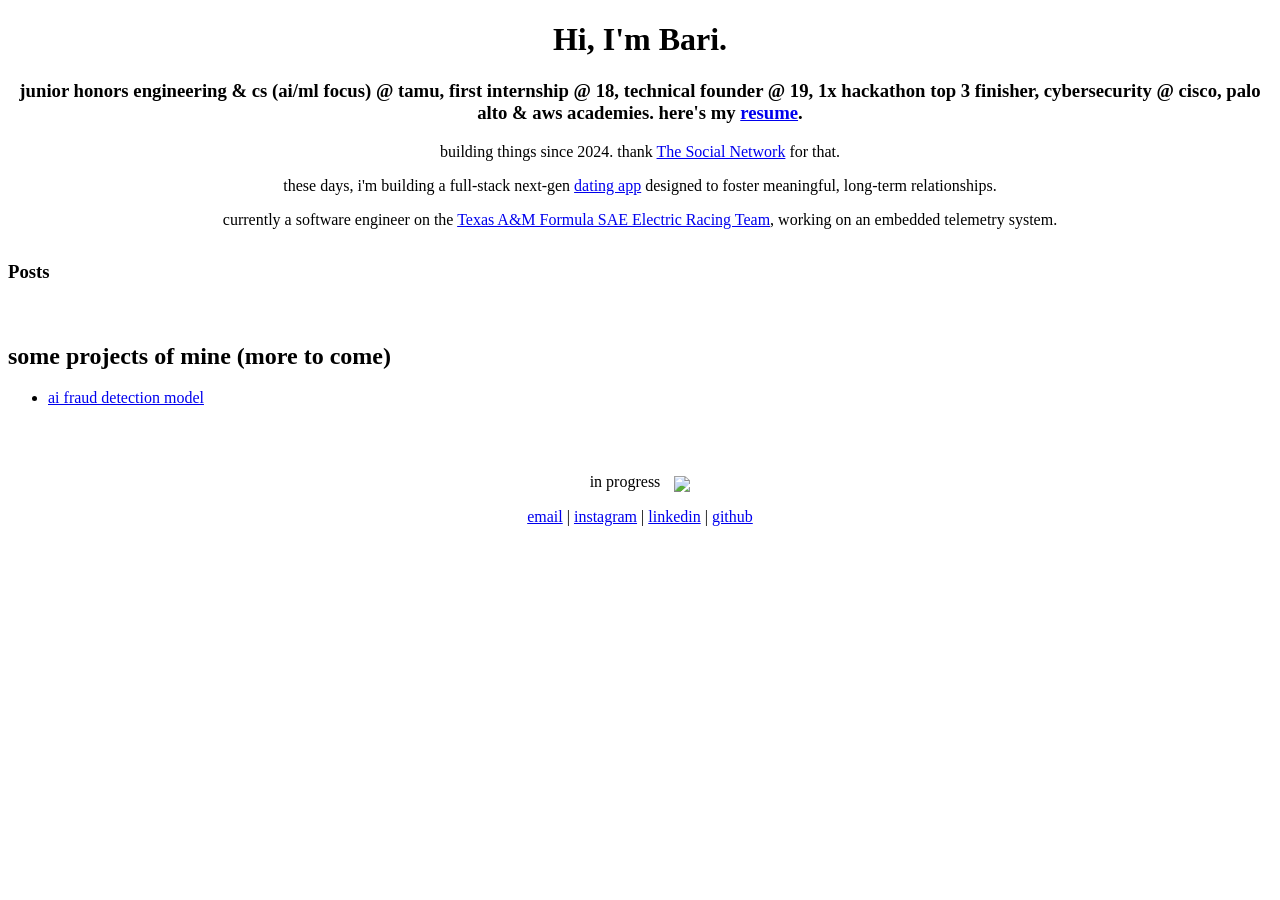
==== index.html @ 7c011ff9 "updated website link" ====
<!DOCTYPE html>
<html lang="en-US">
    <head>
        <!-- Character set definition to use UTF-8 encoding (supports most languages) -->
        <meta charset="UTF-8" />

        <!-- Ensures compatibility with IE's latest rendering engine -->
        <meta http-equiv="X-UA-Compatible" content="IE=edge" />

        <!-- Responsive design: scales the website to match device screen size -->
        <meta name="viewport" content="width=device-width, initial-scale=1" />

        <!-- Meta tags for SEO -->
        <meta name="description" content="Personal website of Bari Vadaria" />
        <meta name="author" content="Bari Vadaria" />

        <!-- Open Graph metadata for social media sharing -->
        <meta property="og:title" content="barivadaria.github.io" />
        <meta property="og:locale" content="en_US" />
        <link rel="canonical" href="https://barivadaria.github.io/" />
        <meta property="og:url" content="https://barivadaria.github.io/" />
        <meta property="og:site_name" content="barivadaria.github.io" />
        <meta property="og:type" content="website" />

        <!-- Structured data for SEO using JSON-LD -->
        <script type="application/ld+json">
            {
                "@context": "https://schema.org",
                "@type": "Website",
                "headline": "Bari Vadaria",
                "name": "Bari Vadaria",
                "url": "https://barivadaria.github.io/"
            }
        </script>

        <!-- Link to external CSS for styling -->
        <link rel="stylesheet" href="css/styles.css" />

        <!-- Google Fonts import for custom fonts (Exo, Inter, Outfit) -->
        <style>
            @import url("https://fonts.googleapis.com/css2?family=Exo:wght@600;700&family=Inter:wght@100..900&family=Outfit:wght@300&display=swap");
        </style>

        <!-- Including index.js and post.js for updates -->
        <script src="index.js" defer></script>
        <script src="post.js" defer></script>

        <title>Bari Vadaria</title>

    </head>

    <body>
        <!-- Main heading -->
        <h1 style="text-align: center">Hi, I'm Bari.</h1>

        <!-- Subheading with a resume -->
        <h3 style="text-align: center">
            junior honors engineering & cs (ai/ml focus) @ tamu, first internship @ 18, technical founder @ 19, 1x hackathon top 3 finisher, cybersecurity @ cisco, palo alto & aws academies. here's my
            <a href="https://drive.google.com/file/d/1-ST8FEg7xHduezhdoN99tQifia4ETSHO/view?usp=sharing" target="_blank">resume</a>. 
        </h3>

        <!-- First description -->
        <p style="text-align: center">
            building things since 2024. thank
            <a href="https://www.youtube.com/watch?v=lB95KLmpLR4"  target="_blank">The Social Network</a> 
            for that.
        </p>

        <!-- Next-gen dating app description with link -->
        <p style="text-align: center">
            these days, i'm building a full-stack next-gen
            <a href="https://www.linkedin.com/company/soule/"  target="_blank">dating app</a>
            designed to foster meaningful, long-term relationships.
        </p>

        <!-- Info about your current role at Texas A&M Formula Electric Racing -->
        <p style="text-align: center">
            currently a software engineer on the 
            <a href="https://tamuformulaelectric.com"  target="_blank">Texas A&M Formula SAE Electric Racing Team</a>, working on an embedded telemetry system.
        </p>

        <!-- Section for posts -->
        <h3 style="margin-top: 2rem; margin-bottom: 0rem;">Posts</h3>
        <ul id="posts-list">
            <!-- Posts will be dynamically loaded here  -->
        </ul>

        <!-- Side project section with AI fraud detection model link -->
        <h2 style="padding-top: 40px">some projects of mine (more to come)</h2>
        <ul>
            <li>
                <a href="https://github.com/RithvikBona/Vehicular-Insurance-Fraud-Detection-Project" target="_blank">
                    ai fraud detection model
                </a>
            </li>
        </ul>

        <!-- Footer section -->
        <p style="padding-top: 50px; text-align: center;">
            in progress
            <img  class ="loading-gif"src="img/loading.gif" style="vertical-align: middle; padding-left: 10px;">
          </p>

        <!-- Contact section with links to email and social media -->
        <p style="text-align: center">
            <a href="mailto:bari.vadaria@gmail.com">email</a> | 
            <a href="https://www.instagram.com/barivadaria/" target="_blank">instagram</a> | 
            <a href="https://www.linkedin.com/in/abdulbari-vadaria/" target="_blank">linkedin</a> | 
            <a href="https://github.com/barivadaria" target="_blank">github</a>
        </p>

    </body>
</html>
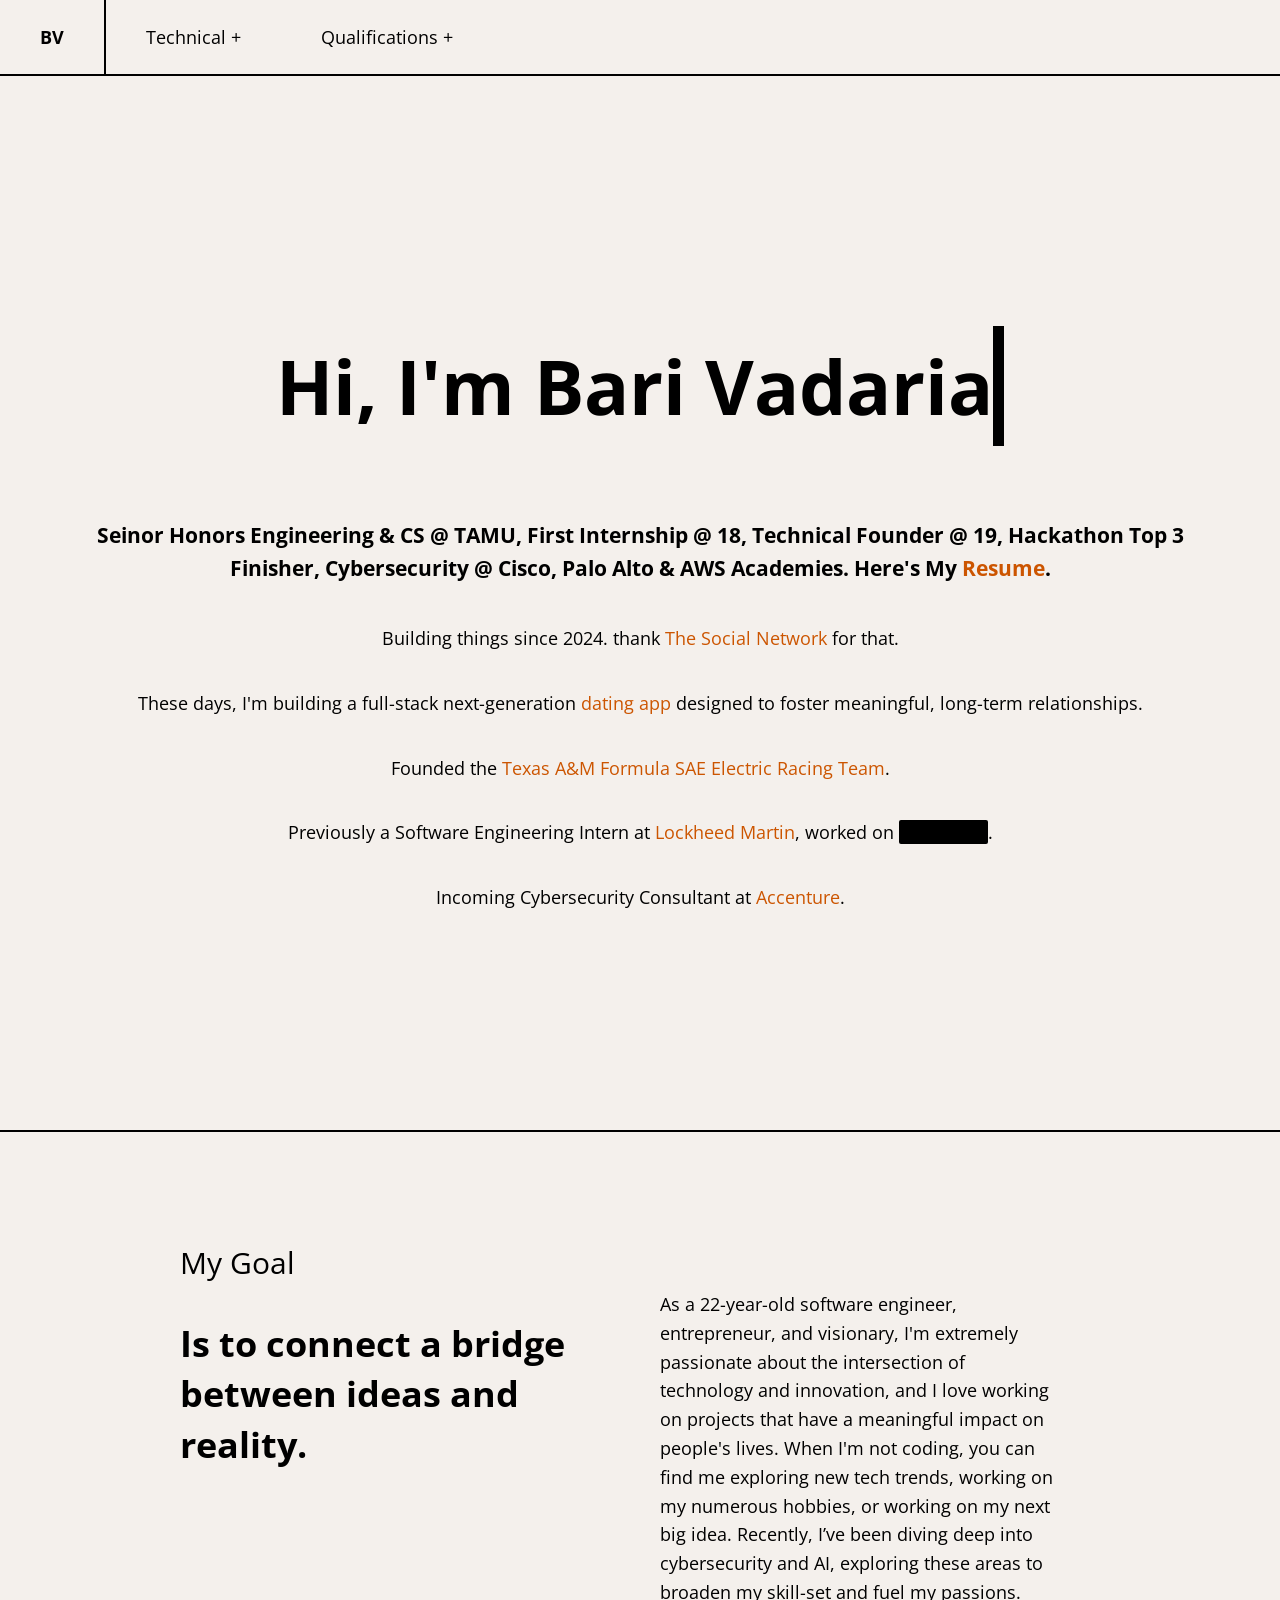
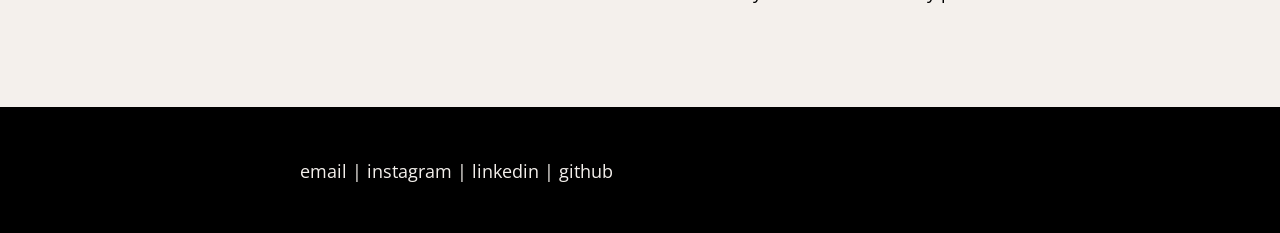
==== commit fa5ec8af: "changes" ====
--- a/index.html
+++ b/index.html
@@ -1,113 +1,98 @@
 <!DOCTYPE html>
-<html lang="en-US">
+<html lang="en">
     <head>
-        <!-- Character set definition to use UTF-8 encoding (supports most languages) -->
-        <meta charset="UTF-8" />
+        <meta charset="UTF-8">
+        <meta name="viewport" content="width=device-width, initial-scale=1.0">
+        <title>Bari Vadaria's Personal Website</title>
 
-        <!-- Ensures compatibility with IE's latest rendering engine -->
-        <meta http-equiv="X-UA-Compatible" content="IE=edge" />
+        <link rel="preconnect" href="https://fonts.googleapis.com">
+        <link rel="preconnect" href="https://fonts.gstatic.com" crossorigin>
+        <link href="https://fonts.googleapis.com/css2?family=Inter:ital,opsz,wght@0,14..32,100..900;1,14..32,100..900&family=Open+Sans:ital,wght@0,300..800;1,300..800&display=swap" rel="stylesheet">
 
-        <!-- Responsive design: scales the website to match device screen size -->
-        <meta name="viewport" content="width=device-width, initial-scale=1" />
-
-        <!-- Meta tags for SEO -->
-        <meta name="description" content="Personal website of Bari Vadaria" />
-        <meta name="author" content="Bari Vadaria" />
-
-        <!-- Open Graph metadata for social media sharing -->
-        <meta property="og:title" content="barivadaria.github.io" />
-        <meta property="og:locale" content="en_US" />
-        <link rel="canonical" href="https://barivadaria.github.io/" />
-        <meta property="og:url" content="https://barivadaria.github.io/" />
-        <meta property="og:site_name" content="barivadaria.github.io" />
-        <meta property="og:type" content="website" />
-
-        <!-- Structured data for SEO using JSON-LD -->
-        <script type="application/ld+json">
-            {
-                "@context": "https://schema.org",
-                "@type": "Website",
-                "headline": "Bari Vadaria",
-                "name": "Bari Vadaria",
-                "url": "https://barivadaria.github.io/"
-            }
-        </script>
-
-        <!-- Link to external CSS for styling -->
-        <link rel="stylesheet" href="css/styles.css" />
-
-        <!-- Google Fonts import for custom fonts (Exo, Inter, Outfit) -->
-        <style>
-            @import url("https://fonts.googleapis.com/css2?family=Exo:wght@600;700&family=Inter:wght@100..900&family=Outfit:wght@300&display=swap");
-        </style>
-
-        <!-- Including index.js and post.js for updates -->
-        <script src="index.js" defer></script>
-        <script src="post.js" defer></script>
-
-        <title>Bari Vadaria</title>
-
+        <link id="mainStyleSheet" rel="stylesheet" href="css/style.css">
     </head>
 
+    <header>
+        <nav class = "navbar">
+            <ul>
+                <li class="logo"><a href="index.html">BV</a></li>
+                <li><a href="portfolio.html">Technical +</a></li>
+                <li><a href="qualifications.html">Qualifications +</a></li>
+            </ul>
+        </nav>
+    </header>
+
     <body>
-        <!-- Main heading -->
-        <h1 style="text-align: center">Hi, I'm Bari.</h1>
+        <script src="functions.js"></script>
 
-        <!-- Subheading with a resume -->
-        <h3 style="text-align: center">
-            junior honors engineering & cs (ai/ml focus) @ tamu, first internship @ 18, technical founder @ 19, 1x hackathon top 3 finisher, cybersecurity @ cisco, palo alto & aws academies. here's my
-            <a href="https://drive.google.com/file/d/1-ST8FEg7xHduezhdoN99tQifia4ETSHO/view?usp=sharing" target="_blank">resume</a>. 
-        </h3>
 
-        <!-- First description -->
-        <p style="text-align: center">
-            building things since 2024. thank
-            <a href="https://www.youtube.com/watch?v=lB95KLmpLR4"  target="_blank">The Social Network</a> 
-            for that.
-        </p>
+        <div class="main-page">
+            <h1 class ="name">Hi, I'm Bari Vadaria</h1>
+            <h3>
+                Seinor Honors Engineering & CS @ TAMU, First Internship @ 18, Technical Founder @ 19, Hackathon Top 3 Finisher, Cybersecurity @ Cisco, Palo Alto & AWS Academies. Here's My
+                <a href="https://drive.google.com/file/d/184jfeM9jot44jgAgtCbxVpdPhJdvQj3b/view?usp=sharing" target="_blank">Resume</a>. 
+            </h3>
+            <p>
+                Building things since 2024. thank
+                <a href="https://www.youtube.com/watch?v=lB95KLmpLR4"  target="_blank">The Social Network</a> 
+                for that.
+            </p>
+            <p>
+                These days, I'm building a full-stack next-generation
+                <a href="https://www.linkedin.com/company/soule/"  target="_blank">dating app</a>
+                designed to foster meaningful, long-term relationships.
+            </p>
+            <p>
+                Founded the
+                <a href="https://tamuformulaelectric.com"  target="_blank">Texas A&M Formula SAE Electric Racing Team</a>.
+            </p>
+            <p>
+                Previously a Software Engineering Intern at 
+                <a href="https://www.lockheedmartin.com" target="_blank">Lockheed Martin</a>, 
+                worked on <span class="redacted" data-text="classified">classified</span>.
+            </p>
+            <p>
+                Incoming Cybersecurity Consultant at 
+                <a href="https://www.accenture.com/us-en" target="_blank">Accenture</a>.
+            </p>
+            <style>
+                .redacted {
+                background: black;
+                color: black;       
+                padding: 0 5px;     
+                border-radius: 2px;  
+                }
+                .redacted::selection {
+                color: black;
+                background: black;   
+                }
+            </style>
 
-        <!-- Next-gen dating app description with link -->
-        <p style="text-align: center">
-            these days, i'm building a full-stack next-gen
-            <a href="https://www.linkedin.com/company/soule/"  target="_blank">dating app</a>
-            designed to foster meaningful, long-term relationships.
-        </p>
+            
+        </div>
 
-        <!-- Info about your current role at Texas A&M Formula Electric Racing -->
-        <p style="text-align: center">
-            currently a software engineer on the 
-            <a href="https://tamuformulaelectric.com"  target="_blank">Texas A&M Formula SAE Electric Racing Team</a>, working on an embedded telemetry system.
-        </p>
+        <section class="three-text-section">
+            <div class="three-text-left">
+                <p class="three-text-title">My Goal</p>
+                <p class="three-text-main-text">
+                    Is to connect a bridge between ideas and reality.
+                </p>
+            </div>
+            <div class="three-text-right">
+                <p class="three-text-right-text">
+                    As a 22-year-old software engineer, entrepreneur, and visionary, I'm extremely passionate about the intersection of technology and innovation, and I love working on projects that have a meaningful impact on people's lives. When I'm not coding, you can find me exploring new tech trends, working on my numerous hobbies, or working on my next big idea. Recently, I’ve been diving deep into cybersecurity and AI, exploring these areas to broaden my skill-set and fuel my passions.
+                </p>
+            </div>
+        </section>
+        
+    </body>
 
-        <!-- Section for posts -->
-        <h3 style="margin-top: 2rem; margin-bottom: 0rem;">Posts</h3>
-        <ul id="posts-list">
-            <!-- Posts will be dynamically loaded here  -->
-        </ul>
-
-        <!-- Side project section with AI fraud detection model link -->
-        <h2 style="padding-top: 40px">some projects of mine (more to come)</h2>
-        <ul>
-            <li>
-                <a href="https://github.com/RithvikBona/Vehicular-Insurance-Fraud-Detection-Project" target="_blank">
-                    ai fraud detection model
-                </a>
-            </li>
-        </ul>
-
-        <!-- Footer section -->
-        <p style="padding-top: 50px; text-align: center;">
-            in progress
-            <img  class ="loading-gif"src="img/loading.gif" style="vertical-align: middle; padding-left: 10px;">
-          </p>
-
-        <!-- Contact section with links to email and social media -->
-        <p style="text-align: center">
+    <footer>
+        <p class="footer_links">
             <a href="mailto:bari.vadaria@gmail.com">email</a> | 
             <a href="https://www.instagram.com/barivadaria/" target="_blank">instagram</a> | 
             <a href="https://www.linkedin.com/in/abdulbari-vadaria/" target="_blank">linkedin</a> | 
             <a href="https://github.com/barivadaria" target="_blank">github</a>
         </p>
-
-    </body>
-</html>
+    </footer>
+</html>
--- a/css/style.css
+++ b/css/style.css
@@ -0,0 +1,604 @@
+
+body {
+    margin: 0;
+    padding: 0;
+    font-family: 'Open Sans', sans-serif;
+    background-color: #f4f0ec;
+}
+
+.navbar {
+    display: flex;
+    justify-content: space-between;
+    align-items: center;
+    border-bottom: 2px solid black;
+}
+
+.navbar ul {
+    list-style-type: none;
+    padding: 0;
+    margin: 0;
+    display: flex;
+}
+
+.navbar a {
+    text-decoration: none;
+    color: black;
+    font-size: 18px;
+    font-family: 'Open Sans', sans-serif;
+}
+
+.navbar a:hover {
+    color: #CC5500;
+    text-decoration: underline;
+}
+
+.navbar li {
+    display: inline;
+    padding-top: 25px;
+    padding-bottom: 25px;
+    padding-left: 40px;
+    padding-right: 40px;
+}
+.navbar li.logo {
+    border-right: 2px solid black;
+    font-weight: bold;
+}
+
+.navbar button {
+    border: none;
+    background-color: #f4f0ec;
+    font-size: 18px;
+    font-family: 'Open Sans', sans-serif;
+    color: black;
+    text-decoration: none;
+}
+
+.navbar button:hover {
+    color: #CC5500;
+    text-decoration: underline;
+}
+
+
+
+.main-page {
+    margin-top: 200px;
+    display: flex;
+    flex-direction: column;
+    align-items: center;
+    justify-content: center;
+    text-align: center;
+    font-size: 18px;
+    margin-bottom: 200px;
+    padding-left: 50px;
+    padding-right: 50px;
+    line-height: 1.6; 
+}
+
+
+.main-page a {
+    color: #CC5500;
+    text-decoration: none;
+}
+.main-page a:hover {
+    text-decoration: underline;
+}
+
+.name {
+    font-size: 75px;
+    font-weight: bold;
+}
+
+.name {
+    font-size: 75px;
+    font-weight: bold;
+    overflow: hidden;
+    white-space: nowrap;
+    border-right: .15em solid black;
+    animation:
+        typing 3.5s steps(45, end),
+        blink-caret .75s step-end infinite;
+}
+
+@keyframes typing {
+    from { max-width: 0 }
+    to { max-width: 100% }
+}
+
+@keyframes blink-caret {
+    from, to { border-color: transparent }
+    50% { border-color: black }
+}
+
+
+.three-text-section {
+    border-top: 2px solid black;
+    border-bottom: 2px solid black;
+    display: flex;
+    justify-content: space-between;
+    align-items: flex-start;
+    padding-top: 80px;
+    padding-bottom: 80px;
+    padding-left: 180px;
+    padding-right: 180px;
+}
+
+
+.three-text-left {
+    flex: 1; 
+    max-width: 50%;
+}
+
+.three-text-right {
+    flex: 1; 
+    max-width: 50%;
+}
+
+.three-text-title {
+    font-size: 30px;
+    margin-bottom: 20px;
+    color: black;
+}
+.three-text-main-text {
+    font-size: 36px;
+    font-weight: bold;
+    line-height: 1.4;
+    color: black;
+}
+
+.three-text-right-text {
+    font-size: 18px; 
+    line-height: 1.6; 
+    color: black;
+    margin-bottom: 20px;
+    padding-left: 20px;
+    padding-right: 40px;
+    padding-top: 60px;
+}
+
+
+
+
+footer {
+    display: flex;
+    justify-content: space-between; 
+    align-items: center;
+    background-color: black;
+    color: #f4f0ec; 
+    padding-left: 300px;
+    padding-top: 50px;
+    padding-bottom: 50px;
+}
+
+.footer_links {
+    margin: 0;
+    font-size: 18px; 
+}
+
+.footer_links a {
+    text-decoration: none; 
+    color: #f4f0ec; 
+}
+
+.footer_links a:hover {
+    text-decoration: underline;
+    color: #CC5500;
+
+}
+
+
+
+
+
+
+
+
+
+
+
+
+
+.why-cs-section {
+    border-bottom: 2px solid black;
+    display: flex;
+    justify-content: space-between;
+    align-items: flex-start;
+    padding-top: 80px;
+    padding-bottom: 80px;
+    padding-left: 180px;
+    padding-right: 180px;
+}
+
+
+.cs-left {
+    flex: 1; 
+    max-width: 50%;
+}
+
+.cs-resume {
+    flex: 1; 
+    max-width: 50%;
+}
+
+.cs-title {
+    font-size: 30px;
+    margin-bottom: 20px;
+
+}
+.cs-resume-title {
+    text-align: right;
+    font-size: 30px;
+    margin-bottom: 20px;
+
+}
+.cs-main-text {
+    font-size: 42px;
+    font-weight: bold;
+    line-height: 1.4;
+    color: black;
+    padding-top: 50px;
+}
+
+.cs-left-text {
+    font-size: 18px; 
+    line-height: 1.6; 
+    color: black;
+    margin-bottom: 20px;
+    padding-right: 60px;
+    padding-top: 30px;
+}
+
+
+
+
+
+.table-section {
+    display: flex;
+    flex-wrap: wrap;
+    justify-content: space-between;
+    align-items: flex-start;
+    padding-top: 100px;
+    padding-bottom: 100px;
+    padding-left: 200px;
+    padding-right: 200px;
+}
+
+.table-title {
+    font-size: 30px;
+    margin-bottom: 20px;
+    width: 100%;
+    font-weight: 600;
+}
+
+.table-flexbox {
+    display: flex;
+    flex-wrap: wrap;
+    justify-content: space-between;
+    align-items: stretch;
+    padding-top: 20px;
+    padding-bottom: 20px;
+    padding-left: 20px;
+    padding-right: 20px;
+}
+
+.table-content {
+    width: 22%;
+    margin-bottom: 40px; 
+    flex-direction: column;
+    justify-content: space-between;
+}
+
+.table-content h3 {
+    font-size: 28px;
+    margin-bottom: 22.5px;
+    margin-top: 22.5px;
+    padding-bottom: 22.5px;
+    border-bottom: 2px solid black;
+    font-weight: 700;
+}
+
+.table-content h3 a {
+    text-decoration: none;
+    color: black;
+}
+.table-content h3 a:hover {
+    text-decoration: underline;
+    color: #CC5500;
+
+}
+
+
+
+
+
+
+.two-title-section {
+    display: flex;
+    justify-content: space-between; 
+    align-items: flex-start;
+    padding-top: 140px; 
+    padding-bottom: 140px;
+    padding-left: 200px;
+    padding-right: 200px;
+    border-bottom: black 2px solid;
+}
+
+.two-left-title {
+    flex: 1; 
+    max-width: 50%;
+    text-align: left;
+}
+
+.two-right-title {
+    flex: 1; 
+    max-width: 50%; 
+    text-align: left;
+}
+
+.two-left-title h2 {
+    font-size: 51px; 
+    font-weight: 650;
+    line-height: 1.4;
+    margin: 0;
+
+}
+
+.two-right-title p {
+    font-size: 21px;
+    line-height: 1.6;
+    margin: 0;
+    padding-left: 50px;
+}
+
+
+
+
+.project1-section { 
+    display: flex;
+    justify-content: space-between;
+    align-items: center;
+    padding-top: 100px;
+    padding-bottom: 100px;
+    padding-left: 220px;
+    padding-right: 220px;
+    gap: 40px;
+    border-bottom: black 2px solid;
+}
+.project1-image {
+    flex: 1;
+}
+.image1 {
+    width: 70%;
+    height: auto;
+    border-radius: 10px;
+    box-shadow: 0 0 10px 0 rgba(0, 0, 0, 0.2);
+}
+
+.project1-details {
+    flex: 1;
+    max-width: 50%;
+}
+
+.project1-details h3 {
+    font-size: 28px;
+    font-weight: normal;
+    margin-bottom: 10px;
+}
+
+.project1-details h2 {
+    font-size: 50px;
+    font-weight: 650;
+    margin-bottom: 20px;
+    line-height: 1.4;
+}
+
+.project1-details p {
+    font-size: 22px;
+    line-height: 1.6;
+    margin-bottom: 20px;
+}
+
+.project1-details .learn-more {
+    font-size: 22px;
+    font-weight: 650;
+    text-decoration: none;
+    color: black;
+    border-bottom: 1px solid black;
+    padding-bottom: 2px;
+}
+
+.project1-details .learn-more:hover {
+    text-decoration: none; 
+    color: #CC5500;
+}
+
+
+
+
+
+
+
+.project2-section {
+    background: url('../images/fsae.jpg');
+    background-size: cover;
+    display: flex;
+    justify-content: space-between;
+    align-items: center;
+    padding-left: 110px;
+    padding-right: 260px;
+    height: calc(100vh - 80px);
+    box-sizing: border-box;
+    border-bottom: black 2px solid;
+}
+
+.project2-details {
+    flex: 1;
+    max-width: 50%;
+}
+
+.project2-details h3 {
+    font-size: 28px;
+    margin-bottom: 10px;
+    font-weight: bold;
+}
+
+.project2-details h2 {
+    font-size: 50px;
+    font-weight: bold;
+    margin-bottom: 20px;
+    line-height: 1.4;
+}
+
+.project2-details p {
+    font-size: 22px;
+    line-height: 1.6;
+    margin-bottom: 20px;
+    font-weight: bold;
+    color: #f4f0ec;
+
+}
+
+.project2-details .learn-more {
+    font-size: 22px;
+    font-weight: 650;
+    text-decoration: none;
+    color: black;
+    border-bottom: 1px solid black;
+    padding-bottom: 2px;
+}
+
+.project2-details .learn-more:hover {
+    text-decoration: none; 
+    color: #CC5500;
+}
+
+
+
+
+
+
+.project3-section {
+    display: flex;
+    justify-content: space-between;
+    align-items: center;
+    padding-top: 100px;
+    padding-bottom: 100px;
+    padding-left: 220px;
+    padding-right: 220px;
+    gap: 40px;
+    border-bottom: black 2px solid;
+}
+.project3-video {
+    flex: 1;
+}
+.video1 {
+    width: 100%;
+    height: auto;
+    box-shadow: 0 0 10px 0 rgba(0, 0, 0, 0.2);
+}
+
+.project3-details {
+    flex: 1;
+    max-width: 50%;
+}
+
+.project3-details h3 {
+    font-size: 28px;
+    font-weight: normal;
+    margin-bottom: 10px;
+}
+
+.project3-details h2 {
+    font-size: 50px;
+    font-weight: 650;
+    margin-bottom: 20px;
+    line-height: 1.4;
+}
+
+.project3-details p {
+    font-size: 22px;
+    line-height: 1.6;
+    margin-bottom: 20px;
+}
+
+.project3-details .learn-more {
+    font-size: 22px;
+    font-weight: 650;
+    text-decoration: none;
+    color: black;
+    border-bottom: 1px solid black;
+    padding-bottom: 2px;
+}
+
+.project3-details .learn-more:hover {
+    text-decoration: none; 
+    color: #CC5500;
+}
+
+
+
+.project4-section {
+    background: url('../images/tesseract.jpg');
+    background-size: cover;
+    display: flex;
+    justify-content: space-between;
+    align-items: center;
+    padding-left: 110px;
+    padding-right: 550px;
+    height: calc(100vh - 80px);
+    box-sizing: border-box;
+    border-bottom: black 2px solid;
+}
+
+.project4-details {
+    flex: 1;
+    max-width: 50%;
+}
+
+.project4-details h3 {
+    font-size: 28px;
+    margin-bottom: 10px;
+    font-weight: 600;
+    color: #f4f0ec;
+}
+
+.project4-details h2 {
+    font-size: 50px;
+    font-weight: 700;
+    margin-bottom: 40px;
+    margin-top: 40px;
+    line-height: 1.4;
+    color: #f4f0ec;
+}
+
+.project4-details p {
+    font-size: 22px;
+    line-height: 1.6;
+    margin-bottom: 20px;
+    color: #f4f0ec;
+
+}
+
+.project4-details .learn-more {
+    font-size: 22px;
+    font-weight: 650;
+    text-decoration: none;
+    color: #f4f0ec;
+    border-bottom: 1px solid #f4f0ec;
+    padding-bottom: 2px;
+}
+
+.project4-details .learn-more:hover {
+    text-decoration: none; 
+    color: #CC5500;
+}
+
+
+
+
+.project4-image {
+    display: none;
+}
+
+.project2-image {
+    display: none;
+}
